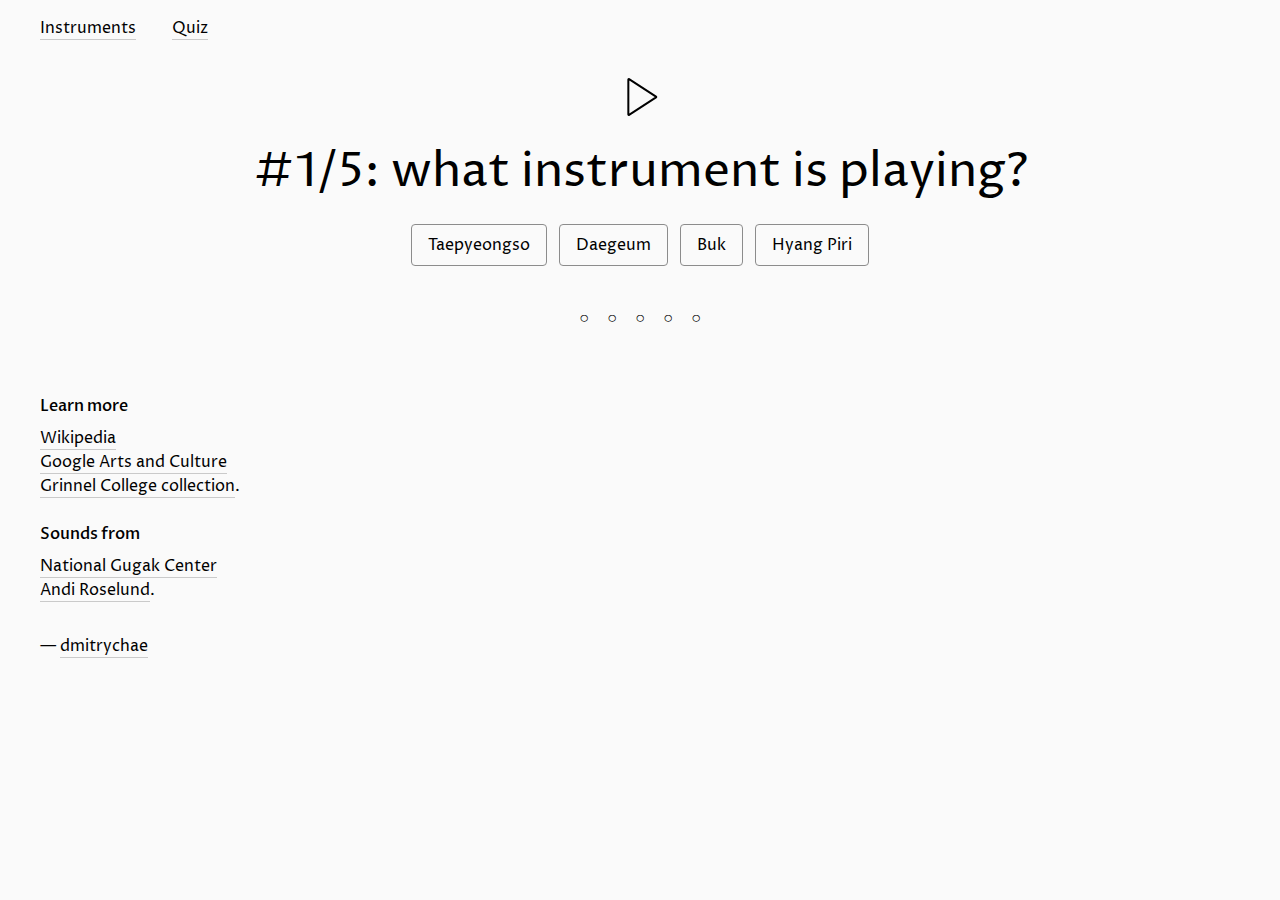
==== quiz.html @ 7cc02bc5 "test no-select css rules for mobile" ====
<!DOCTYPE html>
<html lang="en">

<head>
    <title>Quiz | Sound of Korean Musical Instruments</title>
    <link rel='stylesheet', href='style.css'>
    <meta charset='UTF-8'>
    <meta name="viewport" content="width=device-width, initial-scale=1">
    <link rel="apple-touch-icon" sizes="180x180" href="favicon/apple-touch-icon.png">
    <link rel="icon" type="image/png" sizes="32x32" href="favicon/favicon-32x32.png">
    <link rel="icon" type="image/png" sizes="16x16" href="favicon/favicon-16x16.png">
    <link rel="manifest" href="favicon/site.webmanifest">
    <link rel="mask-icon" href="favicon/safari-pinned-tab.svg" color="#000000">
    <meta name="msapplication-TileColor" content="#ffc40d">
    <meta name="theme-color" content="#ffffff">
</head>
<body>
    <svg display="none" width="80" height="80" viewBox="0 0 80 80" fill="none" xmlns="http://www.w3.org/2000/svg">
        <defs>
            <g id='icon-play'>
                <path d="M56.0179 39.5802L29.1049 22.1659C28.7723 21.9506 28.3333 22.1894 28.3333 22.5857V57.4142C28.3333 57.8105 28.7723 58.0493 29.1049 57.834L56.0179 40.4197C56.3224 40.2227 56.3224 39.7772 56.0179 39.5802Z" stroke="black" stroke-width="2"/>
            </g>
            <g id='icon-pause'>
                <path d="M25 25.5C25 25.2239 25.2239 25 25.5 25H34.5C34.7761 25 35 25.2239 35 25.5V54.5C35 54.7761 34.7761 55 34.5 55H25.5C25.2239 55 25 54.7761 25 54.5V25.5Z" stroke="black" stroke-width="2"/>
                <path d="M45 25.5C45 25.2239 45.2239 25 45.5 25H54.5C54.7761 25 55 25.2239 55 25.5V54.5C55 54.7761 54.7761 55 54.5 55H45.5C45.2239 55 45 54.7761 45 54.5V25.5Z" stroke="black" stroke-width="2"/>
            </g>
        </defs>
    </svg>
    <nav class='menu'>
        <ul class='nav-links'>
            <li class='nav-item'><a class='normal-link' href='/korean-instruments/'>Instruments</a></li>
            <li class='nav-item'><a class='normal-link' href='/korean-instruments/quiz.html'>Quiz</a></li>
        </ul>
    </nav>
    <audio id='track'></audio>
    <section id='quiz-container'>
        
        <button class="button-play no-select" id="button-play" onclick="questionPlayPause();questionSwapIcon()">
            <svg width="80" height="80" viewBox="0 0 80 80" fill="none" xmlns="http://www.w3.org/2000/svg">
                <use id='icon-play-pause' href='#icon-play'></use>
            </svg>
        </button>
        
        <h2 id='question'><span id='question-counter-text'>1/5</span>: what instrument is&nbsp;playing?</h2>

        <div class='choice-container no-select'>
            <p class='choice-text' data-number='1'>Choice 1</p>
        </div>
        <div class='choice-container no-select'>
            <p class='choice-text' data-number='2'>Choice 2</p>
        </div>
        <div class='choice-container no-select'>
            <p class='choice-text' data-number='3'>Choice 3</p>
        </div>
        <div class='choice-container no-select'>
            <p class='choice-text' data-number='4'>Choice 4</p>
        </div>

        <div id='progress'>
            <p class='progress-item' id='progress-icon-1'>○</p>
            <p class='progress-item' id='progress-icon-2'>○</p>
            <p class='progress-item' id='progress-icon-3'>○</p>
            <p class='progress-item' id='progress-icon-4'>○</p>
            <p class='progress-item' id='progress-icon-5'>○</p>
        </div>

        <button id='restart' class='button-link no-select' style='display:none' onclick='location.reload()'><p>Start over</p></button>
    </section>
    <footer>
        <section class='learn-more'>
            <h3>Learn more</h3>
            <ul class='references'>
                <li><a class='normal-link' href='https://en.wikipedia.org/wiki/Traditional_Korean_musical_instruments' target='_blank'>Wikipedia</a></li>
                <li><a class='normal-link' href='https://artsandculture.google.com/exhibit/TQLCWFVCGDVvKQ' target='_blank'>Google Arts and Culture</a></li>
                <li><a class='normal-link' href='https://omeka-s.grinnell.edu/s/MusicalInstruments/musical-instrument-search?q=korean&limit%5Bdcterms_coverage_s%5D%5B0%5D=South%20Korea' target='_blank'>Grinnel College collection</a>.</li>
            </ul>
        </section>

        <section class='credits'>
            <h3>Sounds from</h3>
            <p><a class='normal-link' href='http://www.gugak.go.kr/' target="_blank">National Gugak Center</a>
            <br>
            <p><a class='normal-link' href='https://freesound.org/people/ultradust/sounds/167382/' target="_blank">Andi Roselund</a>.</p>
            </p>
        </section>
        <p class='author'>— <a class='normal-link' href='https://chae.design' target='_blank'>dmitrychae</a></p>
    </footer>
    <script type="text/javascript" src="quiz.js"></script>
    <script type="text/javascript" src="script.js"></script>
</body>
</html>
---- style.css ----
@import url('https://fonts.googleapis.com/css?family=Proza+Libre:400,500&display=swap');

/* Side margins
1440-1055: 2.5rem
1054-463: 2rem
462-: 1.5rem
*/

/* General styles */

html {
    font-family: 'Proza Libre', sans-serif;
    font-size: 100%;
    font-weight: 400;
    -webkit-font-smoothing: antialiased;
    line-height: 1.5rem;
    background: #fafafa;
    margin: 0;
}

body {
    max-width: 1440px;
    margin: 0 auto;
}

p {
    margin: 0;
}

ul {
    list-style: none;
    padding: 0;
    margin: 0;
}

.nav-links {
    display: block;
    margin: 1rem 2.5rem 1rem 2.5rem;
}
.nav-item {
    display: inline-block;
    padding-right: 2rem;
}

h1 {
    font-weight: 400;
    font-size: 3.5rem;
    line-height: 4rem;
    margin: 0;
}

h2 {
    font-weight: 400;
    font-size: 3rem;
    line-height: 3.5rem;
    margin: 0;
}

h3 {
    font-weight: 500;
    font-size: inherit;
    margin-top: 1.5rem;
    margin-bottom: 0.5rem;
}

.normal-link {
    color: #000;
    border-bottom: 1px solid #cacaca;
    text-decoration: none;
}
    .normal-link:hover {
        border-bottom: 1px solid #000;
    }

.no-select {
    -webkit-touch-callout: none;
    -webkit-user-select: none;
    -webkit-tap-highlight-color: transparent;
    -khtml-user-select: none;
    -moz-user-select: none;
    -ms-user-select: none;
    user-select: none;
}

/* Heading */

header {
    margin: 0 2.5rem 3rem 2.5rem;
    display: flex;
    justify-content: flex-start;
}

.heading {
    flex: 1 1 60%;
    padding-right: 2.5rem;
    box-sizing: border-box; /* to include padding in block width*/
}

.description {
    margin: 0.5rem 0 0 0;
    flex: 1 1 40%;
}

/* Instruments grid */

.grid {
    margin: 0 2.5rem;
    padding: 0;
    display: flex;
    flex-flow: row wrap;
}

.instrument {
    min-width: 12rem;
    max-width: 100%;
    margin-bottom: 3rem;
    flex: 0 0 20%;
    cursor: pointer;
    -webkit-tap-highlight-color: rgba(0,0,0,0);
}

.illustration {
    height: 224px;
    display: flex;
    position: relative;
    pointer-events: none;
    user-select: none;
}

.icon {
    margin: auto;
    z-index: 1;
}

.shape {
    display: block;
    position: absolute;
    margin: auto;
    top: 50%;
    left: 50%;
    transform: translate(-50%, -50%);
}

button:focus {outline:0;}

.button-play {
    display: inline-block;
    background: none;
    border: none;
    cursor: pointer;
    -webkit-tap-highlight-color: rgba(0,0,0,0);
} 
@media (hover:hover) {
    .instrument:hover svg use, .button-play:hover svg use, .button-play:hover, .icon-play:hover {
        fill: #000;
    }
}

.name {
    text-align: center;
    margin: 0;
}

.hangeul {
    color: #8C8C8C;
}

/* Quiz section */

.quiz {
    margin: 5rem 1.5rem;
    display: block;
    text-align: center;
}

.quiz h2 {
    text-align: center;
    margin-bottom: 0.5rem;
}

.quiz p {
    text-align: center;
    margin-bottom: 1.5rem;
}

.button-link, .choice-container {
    font-family: 'Proza Libre', sans-serif;
    font-size: 1rem;
    display: inline-block;
    color: #000;
    background: none;
    border: 1px solid rgba(140,140,140,1);
    border-radius: 0.25rem;
    padding: 0.5rem 1rem;
    cursor: pointer;
    text-decoration: none;
}
@media (hover:hover) {
    .button-link:hover, .choice-container:hover {
        background-color: rgba(0,0,0,.04);
        border-color: #000;
    }
    .button-link:active, .choice-container:active {
        background-color: rgba(0,0,0,1);
        color: white;
    }
}

/* Quiz app */

#quiz-container {
    margin: 0 2.5rem;
    display: block;
    text-align: center;
    padding: 0;
}

#question {
    margin-bottom: 1rem;
}

.choice-container {
    margin: 0.5rem 0.25rem;
}

#progress {
    margin: 2rem;
}

.progress-item {
    width: 1.5rem;
    height: 1.5rem;
    display: inline-block;
}

/* Footer */

footer {
    margin: 4rem 2.5rem 2.5rem 2.5rem;
}

.author {
    margin-top: 2rem;
}

@media (max-width: 1054px) { /* 4 instruments in a row, header in 1 column*/
    .nav-links {
        margin: 1rem 2rem 1rem 2rem;
    }
    h1 {
        font-size: 3rem;
        line-height: 3.5rem;
    }
    h2 {
        font-size: 2.5rem;
        line-height: 3rem;
    }
    header {
        display: block;
        margin: 0 2rem 3rem 2rem;
    }
    .heading {
        margin-bottom: 1rem;
        padding: 0;
    }
    .description {
        margin: 0;
        width: 90%;
    }
    .grid {
        margin: 0 2rem;
    }
    .instrument {
        flex: 0 0 25%;
    }
    footer {
        margin: 4rem 2rem 2rem 2rem;
    }
}
@media (max-width: 920px) { /* 3 instruments in a row */
    .instrument {
        flex: 0 0 33%;
    }
}
@media (max-width: 720px) { /* 2 instruments in a row */
    .instrument {
        flex: 0 0 50%;
    }
    h1 {
        font-size: 2.5rem;
        line-height: 3rem;
    }
    h2 {
        font-size: 2rem;
        line-height: 2.5rem;
    }
}
@media (max-width: 462px) { /* 1 instrument in a row */
    .nav-links {
        margin: 1rem 1.5rem 1rem 1.5rem;
    }
    header {
        margin: 0 1.5rem 2rem 1.5rem;
    }
    h1 {
        font-size: 2rem;
        line-height: 2.5rem;
    }
    .grid {
        margin: 0 1.5rem;
    }
    .description {
        width: 100%;
    }
    footer {
        margin: 4rem 1.5rem 1.5rem 1.5rem;
    }
    .instrument {
        margin-bottom: 2rem;
        flex: 1 0 100%;
    }
    #quiz-container {
        margin: 0 1.5rem;
    }
    .choice-container {
        display: block;
    }
}
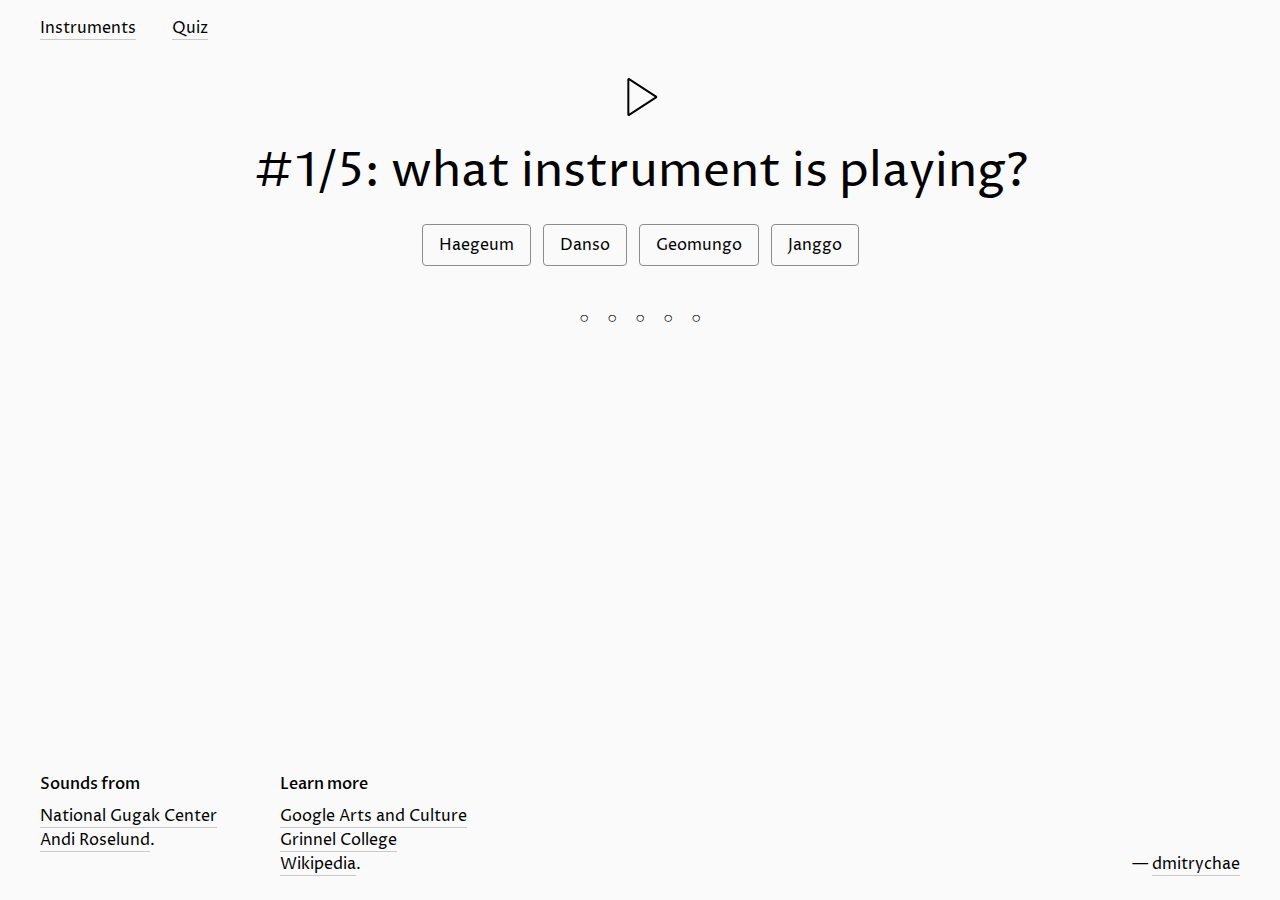
==== commit e32188e5: "sync footers" ====
--- a/quiz.html
+++ b/quiz.html
@@ -67,15 +67,6 @@
         <button id='restart' class='button-link no-select' style='display:none' onclick='location.reload()'><p>Start over</p></button>
     </section>
     <footer>
-        <section class='learn-more'>
-            <h3>Learn more</h3>
-            <ul class='references'>
-                <li><a class='normal-link' href='https://en.wikipedia.org/wiki/Traditional_Korean_musical_instruments' target='_blank'>Wikipedia</a></li>
-                <li><a class='normal-link' href='https://artsandculture.google.com/exhibit/TQLCWFVCGDVvKQ' target='_blank'>Google Arts and Culture</a></li>
-                <li><a class='normal-link' href='https://omeka-s.grinnell.edu/s/MusicalInstruments/musical-instrument-search?q=korean&limit%5Bdcterms_coverage_s%5D%5B0%5D=South%20Korea' target='_blank'>Grinnel College collection</a>.</li>
-            </ul>
-        </section>
-
         <section class='credits'>
             <h3>Sounds from</h3>
             <p><a class='normal-link' href='http://www.gugak.go.kr/' target="_blank">National Gugak Center</a>
@@ -83,6 +74,14 @@
             <p><a class='normal-link' href='https://freesound.org/people/ultradust/sounds/167382/' target="_blank">Andi Roselund</a>.</p>
             </p>
         </section>
+        <section class='learn-more'>
+            <h3>Learn more</h3>
+            <ul class='references'>
+                <li><a class='normal-link' href='https://artsandculture.google.com/exhibit/TQLCWFVCGDVvKQ' target='_blank'>Google Arts and Culture</a></li>
+                <li><a class='normal-link' href='https://omeka-s.grinnell.edu/s/MusicalInstruments/musical-instrument-search?q=korean&limit%5Bdcterms_coverage_s%5D%5B0%5D=South%20Korea' target='_blank'>Grinnel College</a></li>
+                <li><a class='normal-link' href='https://en.wikipedia.org/wiki/Traditional_Korean_musical_instruments' target='_blank'>Wikipedia</a>.</li>
+            </ul>
+        </section>
         <p class='author'>— <a class='normal-link' href='https://chae.design' target='_blank'>dmitrychae</a></p>
     </footer>
     <script type="text/javascript" src="quiz.js"></script>
--- a/style.css
+++ b/style.css
@@ -16,11 +16,19 @@
     line-height: 1.5rem;
     background: #fafafa;
     margin: 0;
+    height: 100%;
 }
 
 body {
     max-width: 1440px;
     margin: 0 auto;
+    height: 100%;
+    display: flex;
+    flex-direction: column;
+}
+
+main {
+    flex: 1 0 auto;
 }
 
 p {
@@ -150,7 +158,7 @@
     cursor: pointer;
     -webkit-tap-highlight-color: rgba(0,0,0,0);
 } 
-@media (hover:hover) {
+@media (hover:hover) and (pointer:fine) {
     .instrument:hover svg use, .button-play:hover svg use, .button-play:hover, .icon-play:hover {
         fill: #000;
     }
@@ -168,7 +176,7 @@
 /* Quiz section */
 
 .quiz {
-    margin: 5rem 1.5rem;
+    margin: 8rem 1.5rem;
     display: block;
     text-align: center;
 }
@@ -195,15 +203,15 @@
     cursor: pointer;
     text-decoration: none;
 }
-@media (hover:hover) {
+@media (hover:hover) and (pointer:fine) {
     .button-link:hover, .choice-container:hover {
         background-color: rgba(0,0,0,.04);
         border-color: #000;
     }
-    .button-link:active, .choice-container:active {
-        background-color: rgba(0,0,0,1);
-        color: white;
-    }
+}
+.button-link:active, .choice-container:active {
+    background-color: rgba(0,0,0,1);
+    color: white;
 }
 
 /* Quiz app */
@@ -236,11 +244,25 @@
 /* Footer */
 
 footer {
-    margin: 4rem 2.5rem 2.5rem 2.5rem;
+    margin: auto 2.5rem 1.5rem 2.5rem;
+    display: flex;
+    justify-content: space-between;
+    flex-shrink: 0;
+}
+
+.learn-more {
+    flex: 0 0 20%;
+}
+
+.credits {
+    flex: 0 0 20%;
 }
 
 .author {
-    margin-top: 2rem;
+    margin-top: 1.5rem;
+    flex: 0 0 60%;
+    text-align: right;
+    align-self: flex-end;
 }
 
 @media (max-width: 1054px) { /* 4 instruments in a row, header in 1 column*/
@@ -274,13 +296,31 @@
         flex: 0 0 25%;
     }
     footer {
-        margin: 4rem 2rem 2rem 2rem;
+        margin: auto 2rem 1rem 2rem;
+    }
+    .learn-more {
+        flex: 0 0 25%;
+    }
+    .credits {
+        flex: 0 0 25%;
+    }
+    .author {
+        flex: 0 0 50%;
     }
 }
 @media (max-width: 920px) { /* 3 instruments in a row */
     .instrument {
         flex: 0 0 33%;
     }
+    .learn-more {
+        flex: 0 0 33%;
+    }
+    .credits {
+        flex: 0 0 33%;
+    }
+    .author {
+        flex: 0 0 33%;
+    }
 }
 @media (max-width: 720px) { /* 2 instruments in a row */
     .instrument {
@@ -291,8 +331,14 @@
         line-height: 3rem;
     }
     h2 {
-        font-size: 2rem;
-        line-height: 2.5rem;
+        font-size: 2.5rem;
+        line-height: 3rem;
+    }
+    footer {
+        display: block;
+    }
+    .author {
+        text-align: left;
     }
 }
 @media (max-width: 462px) { /* 1 instrument in a row */
@@ -313,7 +359,7 @@
         width: 100%;
     }
     footer {
-        margin: 4rem 1.5rem 1.5rem 1.5rem;
+        margin: auto 1.5rem 1rem 1.5rem;
     }
     .instrument {
         margin-bottom: 2rem;
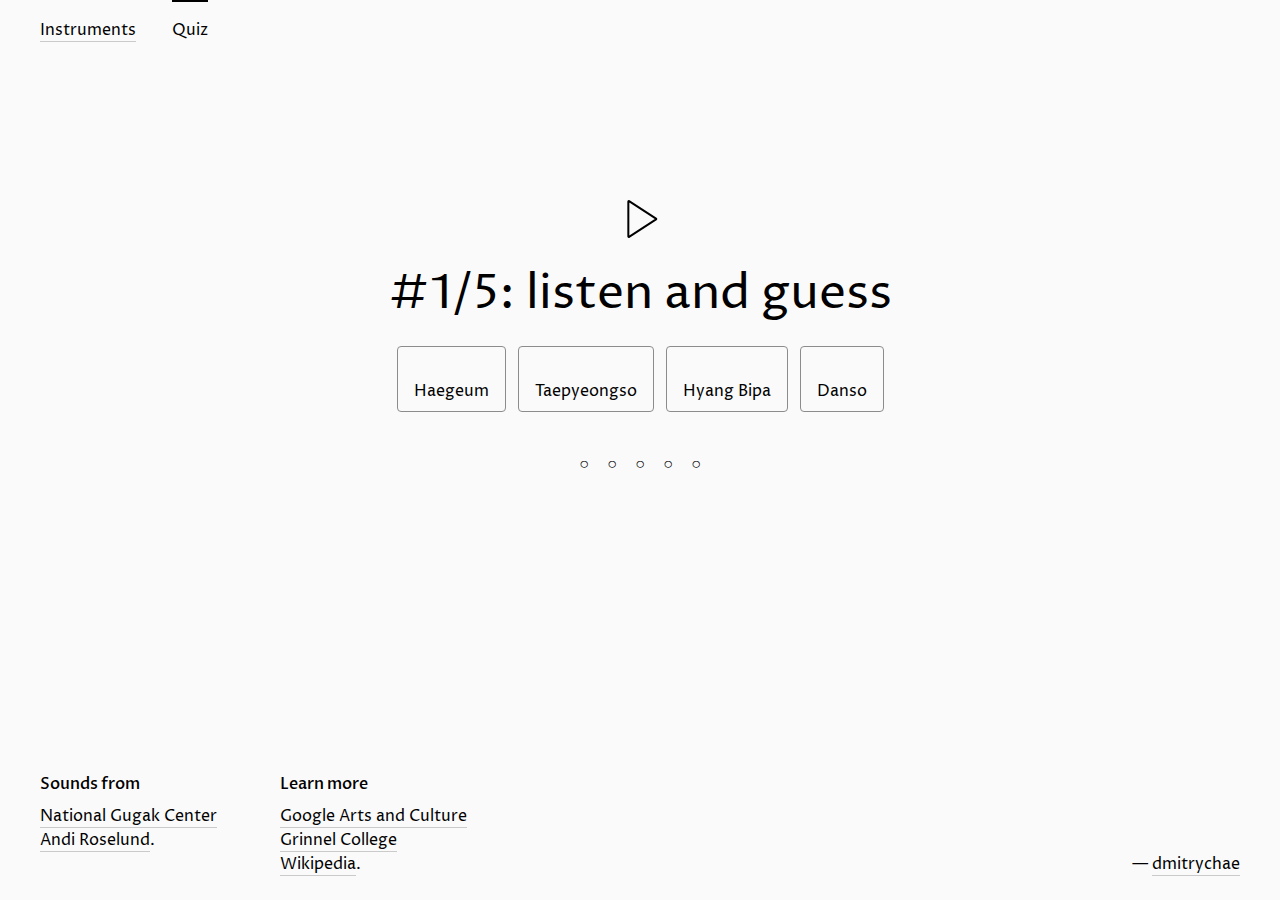
==== commit d2d29b93: "startover: <a> -> button: safari clear cache" ====
--- a/quiz.html
+++ b/quiz.html
@@ -29,7 +29,7 @@
     <nav class='menu'>
         <ul class='nav-links'>
             <li class='nav-item'><a class='normal-link' href='/korean-instruments/'>Instruments</a></li>
-            <li class='nav-item'><a class='normal-link' href='/korean-instruments/quiz.html'>Quiz</a></li>
+            <li class='nav-item current'><a class='normal-link' href='/korean-instruments/quiz.html'>Quiz</a></li>
         </ul>
     </nav>
     <audio id='track'></audio>
@@ -41,21 +41,25 @@
             </svg>
         </button>
         
-        <h2 id='question'><span id='question-counter-text'>1/5</span>: what instrument is&nbsp;playing?</h2>
-
-        <div class='choice-container no-select'>
-            <p class='choice-text' data-number='1'>Choice 1</p>
+        <h2 id='question'><span id='question-counter-text'>1/5</span>: listen and&nbsp;guess</h2>
+        <div id='choices'>
+            <div class='choice-container no-select'>
+                <img class='choice-pic' data-number='1' src=''>
+                <p class='choice-text' data-number='1'>Choice 1</p>
+            </div>
+            <div class='choice-container no-select'>
+                <img class='choice-pic' data-number='2' src=''>
+                <p class='choice-text' data-number='2'>Choice 2</p>
+            </div>
+            <div class='choice-container no-select'>
+                <img class='choice-pic' data-number='3' src=''>
+                <p class='choice-text' data-number='3'>Choice 3</p>
+            </div>
+            <div class='choice-container no-select'>
+                <img class='choice-pic' data-number='4' src=''>
+                <p class='choice-text' data-number='4'>Choice 4</p>
+            </div>
         </div>
-        <div class='choice-container no-select'>
-            <p class='choice-text' data-number='2'>Choice 2</p>
-        </div>
-        <div class='choice-container no-select'>
-            <p class='choice-text' data-number='3'>Choice 3</p>
-        </div>
-        <div class='choice-container no-select'>
-            <p class='choice-text' data-number='4'>Choice 4</p>
-        </div>
-
         <div id='progress'>
             <p class='progress-item' id='progress-icon-1'>○</p>
             <p class='progress-item' id='progress-icon-2'>○</p>
@@ -64,7 +68,7 @@
             <p class='progress-item' id='progress-icon-5'>○</p>
         </div>
 
-        <button id='restart' class='button-link no-select' style='display:none' onclick='location.reload()'><p>Start over</p></button>
+        <a href='/korean-instruments/quiz.html' id='restart' class='button-link no-select' style='display:none'>Start over</a>
     </section>
     <footer>
         <section class='credits'>
--- a/style.css
+++ b/style.css
@@ -43,11 +43,18 @@
 
 .nav-links {
     display: block;
-    margin: 1rem 2.5rem 1rem 2.5rem;
+    margin: 0 2.5rem;
 }
 .nav-item {
     display: inline-block;
-    padding-right: 2rem;
+    padding: 1rem 0;
+    margin-right: 2rem;
+}   .current {
+    border-top: 2px solid #000;
+}   .current a {
+    border-bottom: none;
+    pointer-events: none;
+    cursor: default;
 }
 
 h1 {
@@ -217,7 +224,7 @@
 /* Quiz app */
 
 #quiz-container {
-    margin: 0 2.5rem;
+    margin: auto 2.5rem;
     display: block;
     text-align: center;
     padding: 0;
@@ -267,7 +274,7 @@
 
 @media (max-width: 1054px) { /* 4 instruments in a row, header in 1 column*/
     .nav-links {
-        margin: 1rem 2rem 1rem 2rem;
+        margin: 0 2rem;
     }
     h1 {
         font-size: 3rem;
@@ -343,12 +350,12 @@
 }
 @media (max-width: 462px) { /* 1 instrument in a row */
     .nav-links {
-        margin: 1rem 1.5rem 1rem 1.5rem;
+        margin: 0 1.5rem;
     }
     header {
         margin: 0 1.5rem 2rem 1.5rem;
     }
-    h1 {
+    h1, h2 {
         font-size: 2rem;
         line-height: 2.5rem;
     }
@@ -366,7 +373,7 @@
         flex: 1 0 100%;
     }
     #quiz-container {
-        margin: 0 1.5rem;
+        margin: auto 1.5rem;
     }
     .choice-container {
         display: block;
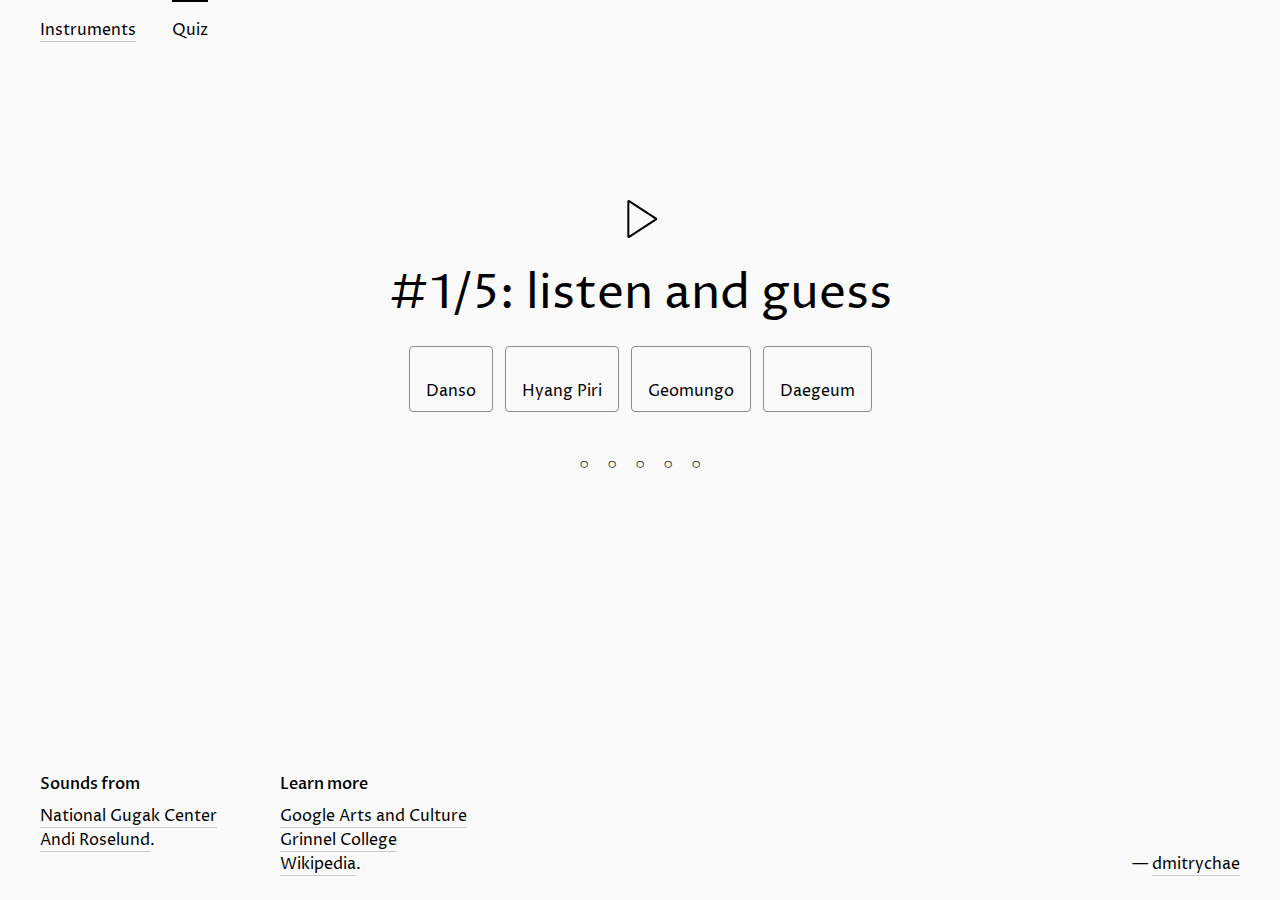
==== commit fd321fb6: "added open graph meta" ====
--- a/quiz.html
+++ b/quiz.html
@@ -13,6 +13,12 @@
     <link rel="mask-icon" href="favicon/safari-pinned-tab.svg" color="#000000">
     <meta name="msapplication-TileColor" content="#ffc40d">
     <meta name="theme-color" content="#ffffff">
+
+    <!--Open Graph meta-->
+    <meta property="og:title" content="Sound of Korean Musical Instruments">
+    <meta property="og:description" content="Learn how each instrument sounds and try yourself in the quiz!">
+    <meta property="og:image" content="https://chaedmitry.github.io/korean-instruments/img/og_image.jpg">
+    <meta property="og:url" content="https://chaedmitry.github.io/korean-instruments/">
 </head>
 <body>
     <svg display="none" width="80" height="80" viewBox="0 0 80 80" fill="none" xmlns="http://www.w3.org/2000/svg">
@@ -89,6 +95,5 @@
         <p class='author'>— <a class='normal-link' href='https://chae.design' target='_blank'>dmitrychae</a></p>
     </footer>
     <script type="text/javascript" src="quiz.js"></script>
-    <script type="text/javascript" src="script.js"></script>
 </body>
 </html>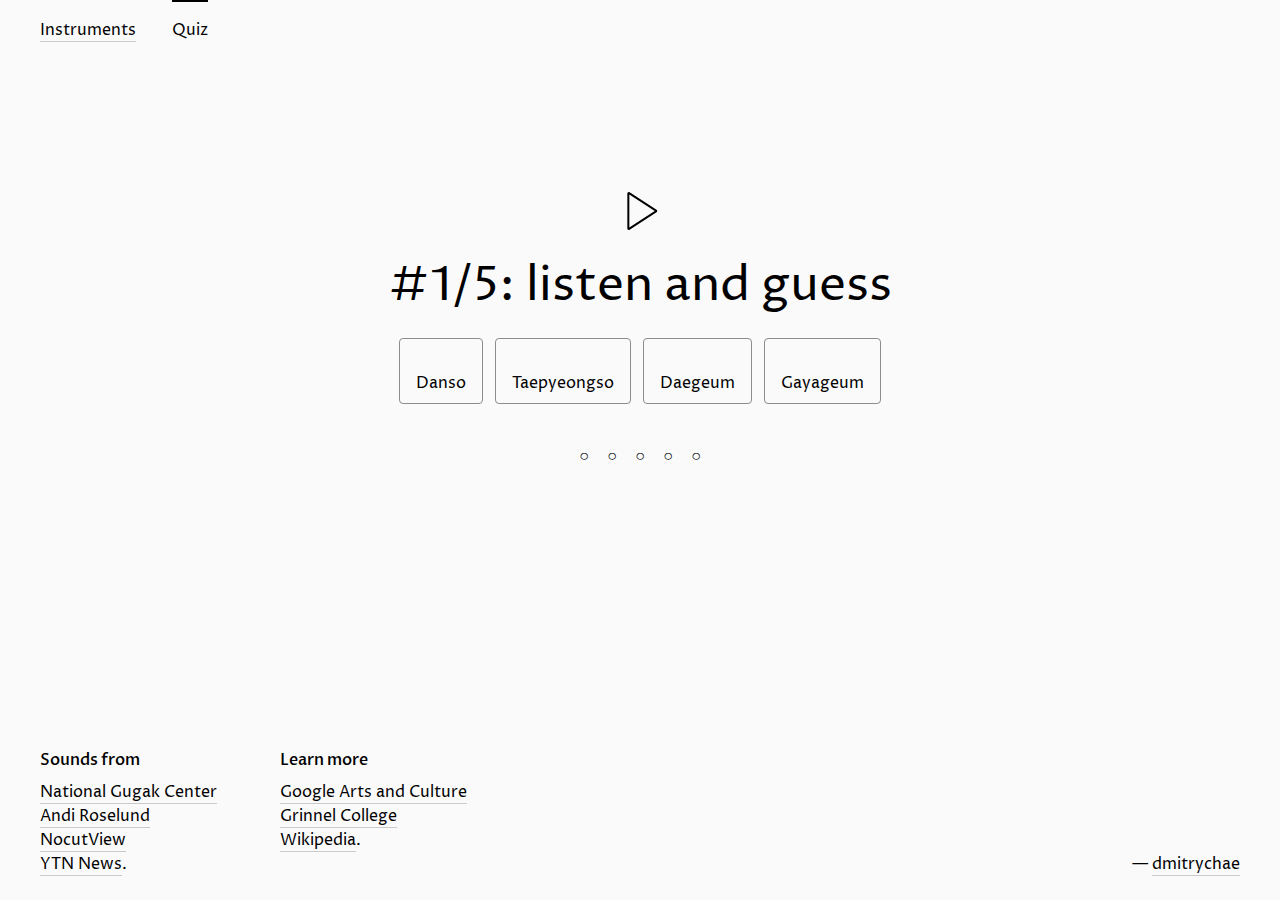
==== commit 3839583d: "added credits, replaced tracks, fix og:image" ====
--- a/quiz.html
+++ b/quiz.html
@@ -17,8 +17,14 @@
     <!--Open Graph meta-->
     <meta property="og:title" content="Sound of Korean Musical Instruments">
     <meta property="og:description" content="Learn how each instrument sounds and try yourself in the quiz!">
-    <meta property="og:image" content="https://chaedmitry.github.io/korean-instruments/img/og_image.jpg">
+    <meta property="og:image" content="https://chaedmitry.github.io/korean-instruments/img/buk-large.jpg">
     <meta property="og:url" content="https://chaedmitry.github.io/korean-instruments/">
+
+    <!--Twitter meta-->
+    <meta name="twitter:title" content="Sound of Korean Musical Instruments">
+    <meta name="twitter:description" content="Learn how each instrument sounds and try yourself in the quiz!">
+    <meta name="twitter:image" content="https://chaedmitry.github.io/korean-instruments/img/buk-large.jpg">
+    <meta name="twitter:card" content="summary_large_image">
 </head>
 <body>
     <svg display="none" width="80" height="80" viewBox="0 0 80 80" fill="none" xmlns="http://www.w3.org/2000/svg">
@@ -79,14 +85,16 @@
     <footer>
         <section class='credits'>
             <h3>Sounds from</h3>
-            <p><a class='normal-link' href='http://www.gugak.go.kr/' target="_blank">National Gugak Center</a>
-            <br>
-            <p><a class='normal-link' href='https://freesound.org/people/ultradust/sounds/167382/' target="_blank">Andi Roselund</a>.</p>
-            </p>
+            <ul>
+                <li><a class='normal-link' href='http://www.gugak.go.kr/' target="_blank">National Gugak Center</a></li>
+                <li><a class='normal-link' href='https://freesound.org/people/ultradust/sounds/167382/' target="_blank">Andi Roselund</a></li>
+                <li><a class='normal-link' href='https://www.youtube.com/watch?v=rqRv-Cxagv0' target="_blank">NocutView</a></li>
+                <li><a class='normal-link' href='https://www.youtube.com/watch?v=WHYVR4JDy60' target="_blank">YTN News</a>.</li>
+            </ul>
         </section>
         <section class='learn-more'>
             <h3>Learn more</h3>
-            <ul class='references'>
+            <ul>
                 <li><a class='normal-link' href='https://artsandculture.google.com/exhibit/TQLCWFVCGDVvKQ' target='_blank'>Google Arts and Culture</a></li>
                 <li><a class='normal-link' href='https://omeka-s.grinnell.edu/s/MusicalInstruments/musical-instrument-search?q=korean&limit%5Bdcterms_coverage_s%5D%5B0%5D=South%20Korea' target='_blank'>Grinnel College</a></li>
                 <li><a class='normal-link' href='https://en.wikipedia.org/wiki/Traditional_Korean_musical_instruments' target='_blank'>Wikipedia</a>.</li>
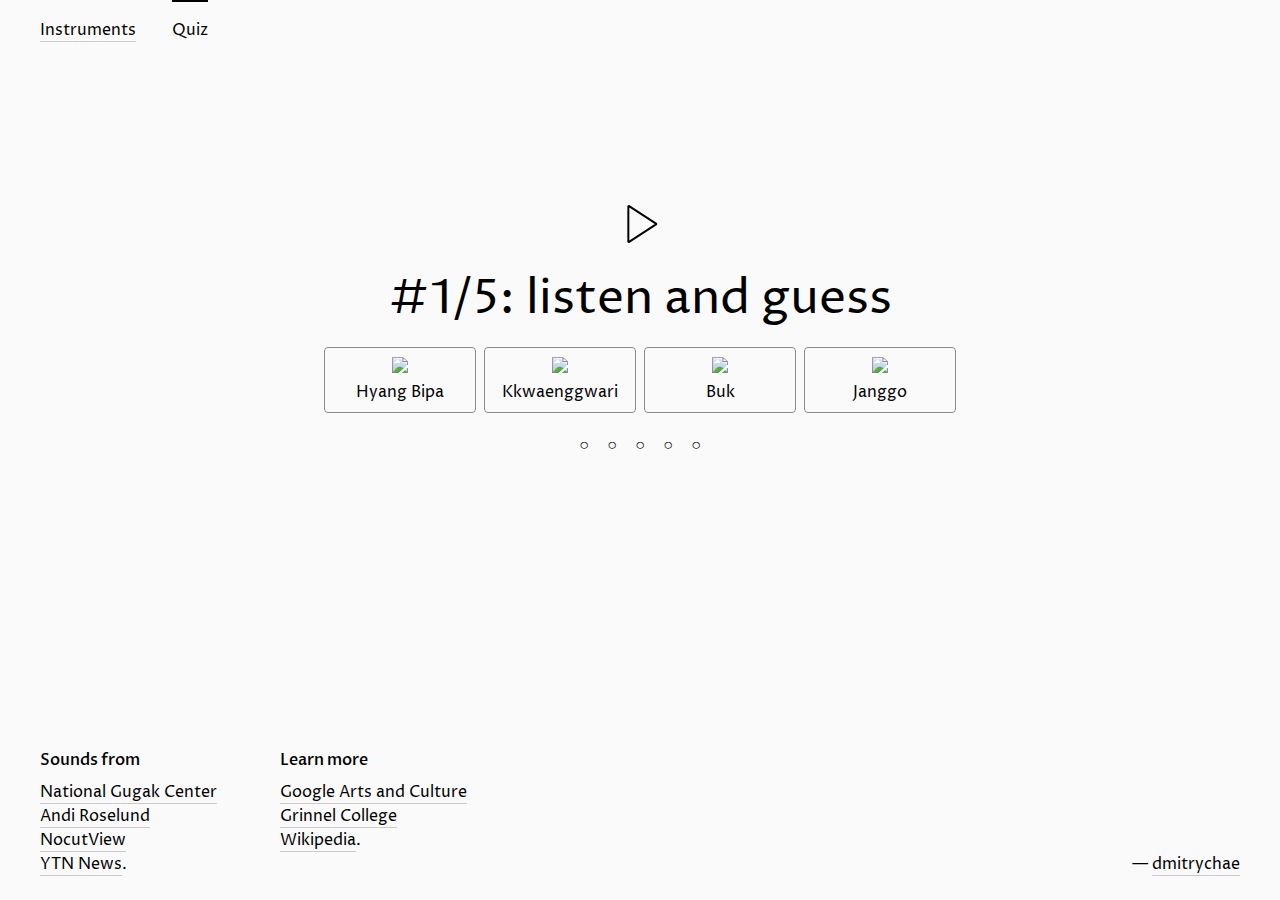
==== commit 05489ae4: "preload images for quiz, remove shapes" ====
--- a/quiz.html
+++ b/quiz.html
@@ -3,7 +3,7 @@
 
 <head>
     <title>Quiz | Sound of Korean Musical Instruments</title>
-    <link rel='stylesheet', href='style.css'>
+    <link rel='stylesheet' href='style.css'>
     <meta charset='UTF-8'>
     <meta name="viewport" content="width=device-width, initial-scale=1">
     <link rel="apple-touch-icon" sizes="180x180" href="favicon/apple-touch-icon.png">
@@ -25,6 +25,21 @@
     <meta name="twitter:description" content="Learn how each instrument sounds and try yourself in the quiz!">
     <meta name="twitter:image" content="https://chaedmitry.github.io/korean-instruments/img/buk-large.jpg">
     <meta name="twitter:card" content="summary_large_image">
+
+    <!--Preload images-->
+    <link rel="preload" as="image" href="img/instruments-small/ajaeng-small.svg">
+    <link rel="preload" as="image" href="img/instruments-small/bipa-small.svg">
+    <link rel="preload" as="image" href="img/instruments-small/buk-small.svg">
+    <link rel="preload" as="image" href="img/instruments-small/daegeum-small.svg">
+    <link rel="preload" as="image" href="img/instruments-small/geomungo-small.svg">
+    <link rel="preload" as="image" href="img/instruments-small/haegeum-small.svg">
+    <link rel="preload" as="image" href="img/instruments-small/hyangpiri-small.svg">
+    <link rel="preload" as="image" href="img/instruments-small/janggo-small.svg">
+    <link rel="preload" as="image" href="img/instruments-small/jing-small.svg">
+    <link rel="preload" as="image" href="img/instruments-small/kkwaenggwari-small.svg">
+    <link rel="preload" as="image" href="img/instruments-small/sogo-small.svg">
+    <link rel="preload" as="image" href="img/instruments-small/taepyeongso-small.svg">
+    <link rel="preload" as="image" href="img/instruments-small/jing-small.svg">
 </head>
 <body>
     <svg display="none" width="80" height="80" viewBox="0 0 80 80" fill="none" xmlns="http://www.w3.org/2000/svg">
@@ -44,7 +59,7 @@
             <li class='nav-item current'><a class='normal-link' href='/korean-instruments/quiz.html'>Quiz</a></li>
         </ul>
     </nav>
-    <audio id='track'></audio>
+    <audio id='track' src='' type='audio/mpeg'></audio>
     <section id='quiz-container'>
         
         <button class="button-play no-select" id="button-play" onclick="questionPlayPause();questionSwapIcon()">
--- a/style.css
+++ b/style.css
@@ -125,7 +125,7 @@
     flex-flow: row wrap;
 }
 
-.instrument {
+.grid-item {
     min-width: 12rem;
     max-width: 100%;
     margin-bottom: 3rem;
@@ -144,16 +144,6 @@
 
 .icon {
     margin: auto;
-    z-index: 1;
-}
-
-.shape {
-    display: block;
-    position: absolute;
-    margin: auto;
-    top: 50%;
-    left: 50%;
-    transform: translate(-50%, -50%);
 }
 
 button:focus {outline:0;}
@@ -166,7 +156,7 @@
     -webkit-tap-highlight-color: rgba(0,0,0,0);
 } 
 @media (hover:hover) and (pointer:fine) {
-    .instrument:hover svg use, .button-play:hover svg use, .button-play:hover, .icon-play:hover {
+    .grid-item:hover svg use, .button-play:hover svg use, .button-play:hover, .icon-play:hover {
         fill: #000;
     }
 }
@@ -212,13 +202,12 @@
 }
 @media (hover:hover) and (pointer:fine) {
     .button-link:hover, .choice-container:hover {
-        background-color: rgba(0,0,0,.04);
         border-color: #000;
+        background-color: rgba(0,0,0,.02);
     }
 }
 .button-link:active, .choice-container:active {
-    background-color: rgba(0,0,0,1);
-    color: white;
+    background-color: rgba(0,0,0,.04);
 }
 
 /* Quiz app */
@@ -234,12 +223,26 @@
     margin-bottom: 1rem;
 }
 
+#choices {
+    max-width: 40rem;
+    margin: 0 auto;
+    padding: 0;
+    display: flex;
+    flex-flow: row wrap;
+}
+
 .choice-container {
-    margin: 0.5rem 0.25rem;
+    margin: 0.25rem 0.25rem;
+    flex: 1;
+}
+
+.choice-pic, .choice-text {
+    user-select: none;
+    pointer-events: none;
 }
 
 #progress {
-    margin: 2rem;
+    margin: 1rem;
 }
 
 .progress-item {
@@ -248,13 +251,18 @@
     display: inline-block;
 }
 
+#restart {
+    margin-bottom: 3rem;
+}
+
 /* Footer */
 
 footer {
-    margin: auto 2.5rem 1.5rem 2.5rem;
+    margin-top: auto;
     display: flex;
     justify-content: space-between;
     flex-shrink: 0;
+    padding: 0 2.5rem 1.5rem 2.5rem;
 }
 
 .learn-more {
@@ -299,11 +307,11 @@
     .grid {
         margin: 0 2rem;
     }
-    .instrument {
+    .grid-item {
         flex: 0 0 25%;
     }
     footer {
-        margin: auto 2rem 1rem 2rem;
+        padding: 0 2rem 1rem 2rem;
     }
     .learn-more {
         flex: 0 0 25%;
@@ -314,9 +322,12 @@
     .author {
         flex: 0 0 50%;
     }
+    #quiz-container {
+        margin: auto 2rem;
+    }
 }
 @media (max-width: 920px) { /* 3 instruments in a row */
-    .instrument {
+    .grid-item {
         flex: 0 0 33%;
     }
     .learn-more {
@@ -330,22 +341,19 @@
     }
 }
 @media (max-width: 720px) { /* 2 instruments in a row */
-    .instrument {
+    .grid-item {
         flex: 0 0 50%;
-    }
-    h1 {
-        font-size: 2.5rem;
-        line-height: 3rem;
-    }
-    h2 {
-        font-size: 2.5rem;
-        line-height: 3rem;
     }
     footer {
         display: block;
     }
     .author {
         text-align: left;
+    }
+}
+@media (min-width: 526px) and (max-width: 695px) { /* flexible choices */
+    .choice-container {
+        flex: 1 0 40%;
     }
 }
 @media (max-width: 462px) { /* 1 instrument in a row */
@@ -366,16 +374,18 @@
         width: 100%;
     }
     footer {
-        margin: auto 1.5rem 1rem 1.5rem;
-    }
-    .instrument {
+        padding: 0 1.5rem 1rem 1.5rem;
+    }
+    .grid-item {
         margin-bottom: 2rem;
         flex: 1 0 100%;
     }
     #quiz-container {
-        margin: auto 1.5rem;
-    }
+        margin: auto 1rem;
+    }
+}
+@media (max-width: 355px) { /* flexible choices */
     .choice-container {
-        display: block;
+        padding: 0.5rem 0.25rem;
     }
 }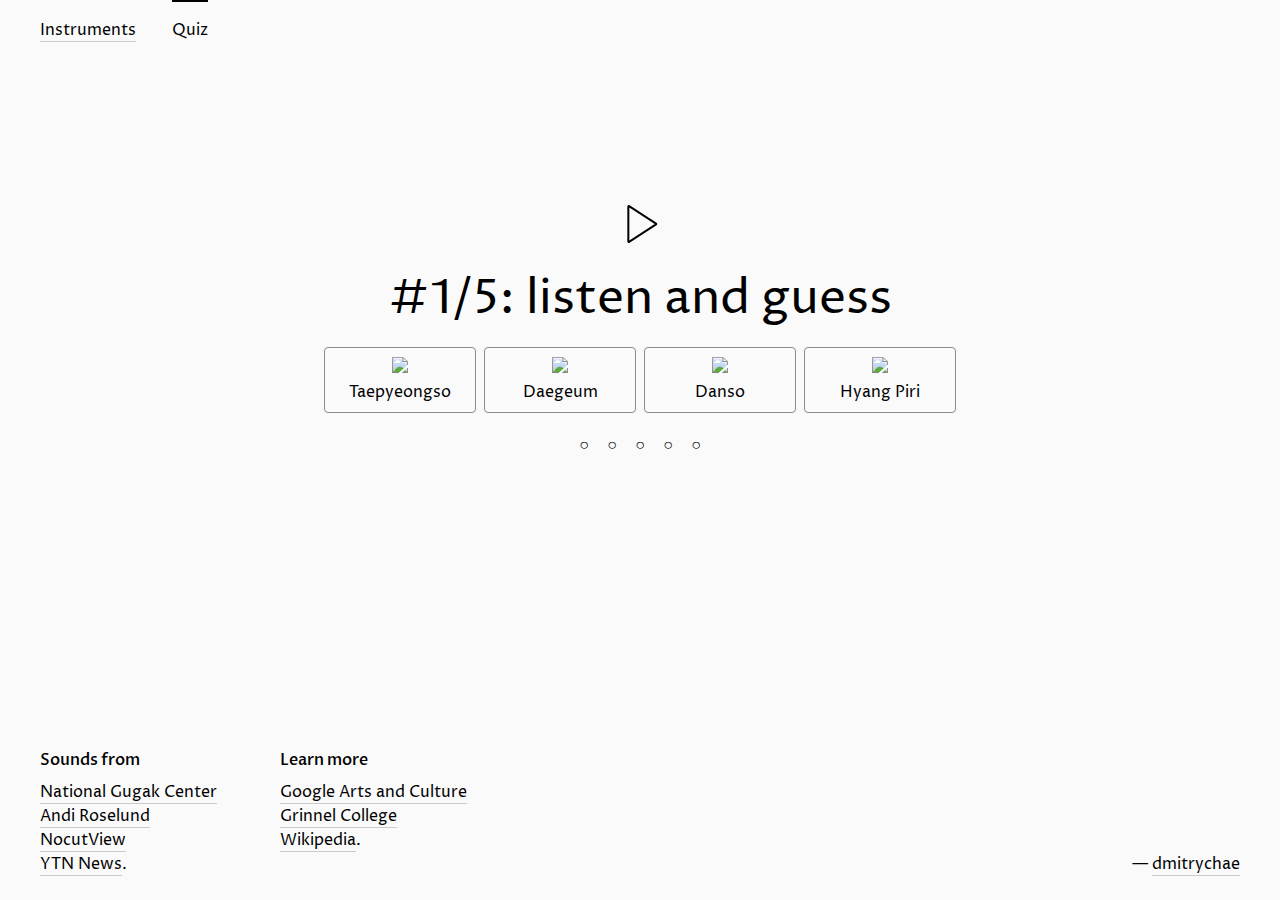
==== commit 0ef21051: "remove js logic from html to js" ====
--- a/quiz.html
+++ b/quiz.html
@@ -25,6 +25,21 @@
     <meta name="twitter:description" content="Learn how each instrument sounds and try yourself in the quiz!">
     <meta name="twitter:image" content="https://chaedmitry.github.io/korean-instruments/img/buk-large.jpg">
     <meta name="twitter:card" content="summary_large_image">
+
+    <!-- Yandex.Metrika counter -->
+    <script type="text/javascript" >
+        (function(m,e,t,r,i,k,a){m[i]=m[i]||function(){(m[i].a=m[i].a||[]).push(arguments)};
+        m[i].l=1*new Date();k=e.createElement(t),a=e.getElementsByTagName(t)[0],k.async=1,k.src=r,a.parentNode.insertBefore(k,a)})
+        (window, document, "script", "https://mc.yandex.ru/metrika/tag.js", "ym");
+    
+        ym(62089204, "init", {
+            clickmap:true,
+            trackLinks:true,
+            accurateTrackBounce:true,
+            webvisor:true
+        });
+    </script>
+    <noscript><div><img src="https://mc.yandex.ru/watch/62089204" style="position:absolute; left:-9999px;" alt="" /></div></noscript>
 
     <!--Preload images-->
     <link rel="preload" as="image" href="img/instruments-small/ajaeng-small.svg">
@@ -62,7 +77,7 @@
     <audio id='track' src='' type='audio/mpeg'></audio>
     <section id='quiz-container'>
         
-        <button class="button-play no-select" id="button-play" onclick="questionPlayPause();questionSwapIcon()">
+        <button class="button-play no-select" id="button-play">
             <svg width="80" height="80" viewBox="0 0 80 80" fill="none" xmlns="http://www.w3.org/2000/svg">
                 <use id='icon-play-pause' href='#icon-play'></use>
             </svg>
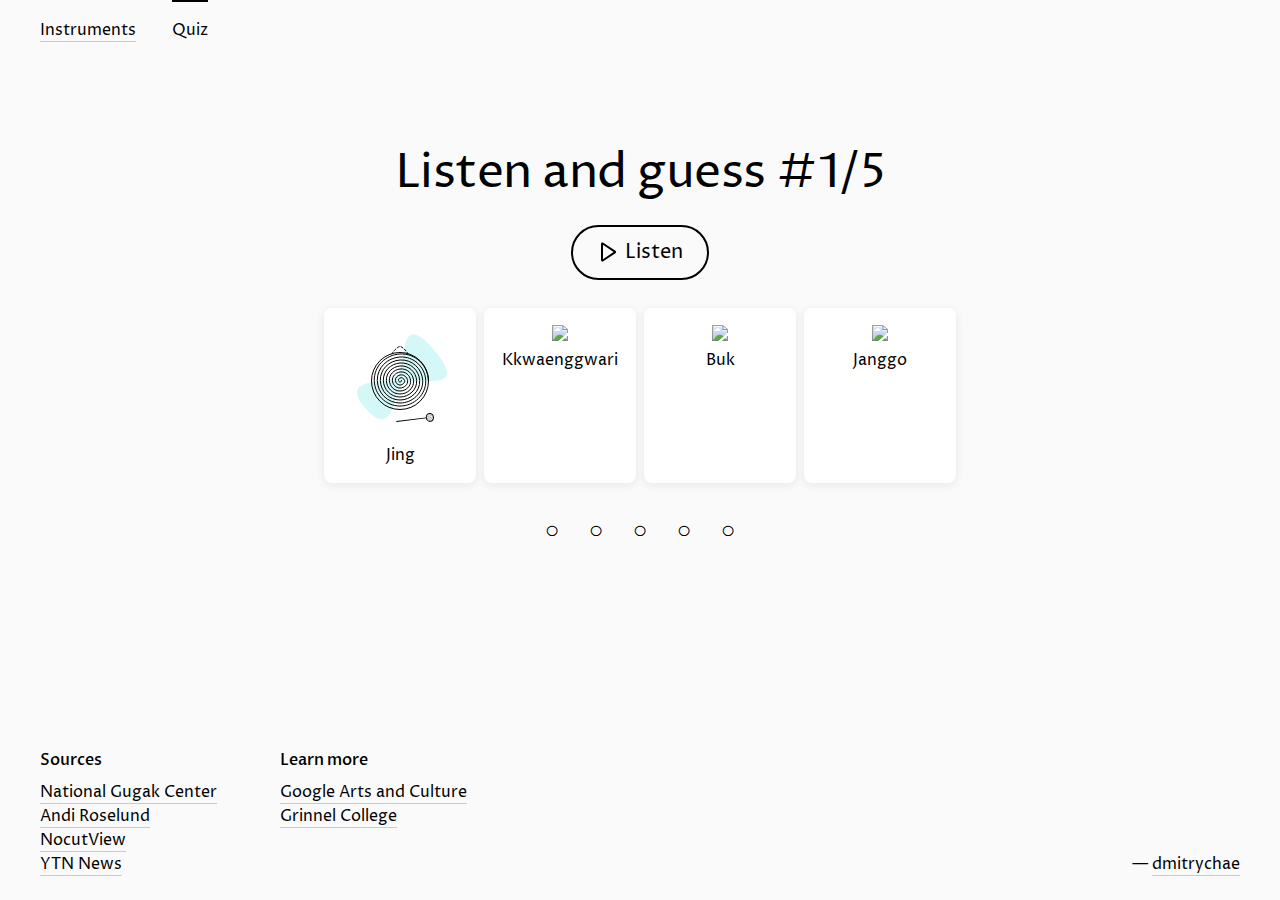
==== commit c1e8afac: "card choices ux, styles tweaks" ====
--- a/quiz.html
+++ b/quiz.html
@@ -57,14 +57,13 @@
     <link rel="preload" as="image" href="img/instruments-small/jing-small.svg">
 </head>
 <body>
-    <svg display="none" width="80" height="80" viewBox="0 0 80 80" fill="none" xmlns="http://www.w3.org/2000/svg">
+    <svg display="none" width="24" height="24" viewBox="0 0 24 24" fill="none" xmlns="http://www.w3.org/2000/svg">
         <defs>
             <g id='icon-play'>
-                <path d="M56.0179 39.5802L29.1049 22.1659C28.7723 21.9506 28.3333 22.1894 28.3333 22.5857V57.4142C28.3333 57.8105 28.7723 58.0493 29.1049 57.834L56.0179 40.4197C56.3224 40.2227 56.3224 39.7772 56.0179 39.5802Z" stroke="black" stroke-width="2"/>
+                <path d="M17.876 11.584L5.77735 3.51823C5.44507 3.29672 5 3.53491 5 3.93426V20.0657C5 20.4651 5.44507 20.7033 5.77735 20.4818L17.876 12.416C18.1728 12.2181 18.1728 11.7819 17.876 11.584Z" stroke="black" stroke-width="2"/>
             </g>
             <g id='icon-pause'>
-                <path d="M25 25.5C25 25.2239 25.2239 25 25.5 25H34.5C34.7761 25 35 25.2239 35 25.5V54.5C35 54.7761 34.7761 55 34.5 55H25.5C25.2239 55 25 54.7761 25 54.5V25.5Z" stroke="black" stroke-width="2"/>
-                <path d="M45 25.5C45 25.2239 45.2239 25 45.5 25H54.5C54.7761 25 55 25.2239 55 25.5V54.5C55 54.7761 54.7761 55 54.5 55H45.5C45.2239 55 45 54.7761 45 54.5V25.5Z" stroke="black" stroke-width="2"/>
+                <path fill-rule="evenodd" clip-rule="evenodd" d="M5.5 4C4.67157 4 4 4.67157 4 5.5V18.5C4 19.3284 4.67157 20 5.5 20H9.5C10.3284 20 11 19.3284 11 18.5V5.5C11 4.67157 10.3284 4 9.5 4H5.5ZM6 18V6H9V18H6ZM14.5 4C13.6716 4 13 4.67157 13 5.5V18.5C13 19.3284 13.6716 20 14.5 20H18.5C19.3284 20 20 19.3284 20 18.5V5.5C20 4.67157 19.3284 4 18.5 4H14.5ZM15 18V6H18V18H15Z" fill="black"/>
             </g>
         </defs>
     </svg>
@@ -77,27 +76,29 @@
     <audio id='track' src='' type='audio/mpeg'></audio>
     <section id='quiz-container'>
         
-        <button class="button-play no-select" id="button-play">
-            <svg width="80" height="80" viewBox="0 0 80 80" fill="none" xmlns="http://www.w3.org/2000/svg">
+        <h2 id='question'>Listen and guess <span id='question-counter-text'>1/5</span></h2>
+
+        <button class="button-link no-select" id="button-play">
+            <svg class="button-icon" width="24" height="24" viewBox="0 0 24 24" fill="none" xmlns="http://www.w3.org/2000/svg">
                 <use id='icon-play-pause' href='#icon-play'></use>
             </svg>
+            <span>Listen</span>
         </button>
-        
-        <h2 id='question'><span id='question-counter-text'>1/5</span>: listen and&nbsp;guess</h2>
+
         <div id='choices'>
-            <div class='choice-container no-select'>
+            <div class='choice-container no-select' tabindex="0">
                 <img class='choice-pic' data-number='1' src=''>
                 <p class='choice-text' data-number='1'>Choice 1</p>
             </div>
-            <div class='choice-container no-select'>
+            <div class='choice-container no-select' tabindex="0">
                 <img class='choice-pic' data-number='2' src=''>
                 <p class='choice-text' data-number='2'>Choice 2</p>
             </div>
-            <div class='choice-container no-select'>
+            <div class='choice-container no-select' tabindex="0">
                 <img class='choice-pic' data-number='3' src=''>
                 <p class='choice-text' data-number='3'>Choice 3</p>
             </div>
-            <div class='choice-container no-select'>
+            <div class='choice-container no-select' tabindex="0">
                 <img class='choice-pic' data-number='4' src=''>
                 <p class='choice-text' data-number='4'>Choice 4</p>
             </div>
@@ -114,12 +115,12 @@
     </section>
     <footer>
         <section class='credits'>
-            <h3>Sounds from</h3>
+            <h3>Sources</h3>
             <ul>
                 <li><a class='normal-link' href='http://www.gugak.go.kr/' target="_blank">National Gugak Center</a></li>
                 <li><a class='normal-link' href='https://freesound.org/people/ultradust/sounds/167382/' target="_blank">Andi Roselund</a></li>
                 <li><a class='normal-link' href='https://www.youtube.com/watch?v=rqRv-Cxagv0' target="_blank">NocutView</a></li>
-                <li><a class='normal-link' href='https://www.youtube.com/watch?v=WHYVR4JDy60' target="_blank">YTN News</a>.</li>
+                <li><a class='normal-link' href='https://www.youtube.com/watch?v=WHYVR4JDy60' target="_blank">YTN News</a></li>
             </ul>
         </section>
         <section class='learn-more'>
@@ -127,7 +128,6 @@
             <ul>
                 <li><a class='normal-link' href='https://artsandculture.google.com/exhibit/TQLCWFVCGDVvKQ' target='_blank'>Google Arts and Culture</a></li>
                 <li><a class='normal-link' href='https://omeka-s.grinnell.edu/s/MusicalInstruments/musical-instrument-search?q=korean&limit%5Bdcterms_coverage_s%5D%5B0%5D=South%20Korea' target='_blank'>Grinnel College</a></li>
-                <li><a class='normal-link' href='https://en.wikipedia.org/wiki/Traditional_Korean_musical_instruments' target='_blank'>Wikipedia</a>.</li>
             </ul>
         </section>
         <p class='author'>— <a class='normal-link' href='https://chae.design' target='_blank'>dmitrychae</a></p>
--- a/style.css
+++ b/style.css
@@ -10,17 +10,17 @@
 
 html {
     font-family: 'Proza Libre', sans-serif;
-    font-size: 100%;
+    font-size: 16px;
     font-weight: 400;
     -webkit-font-smoothing: antialiased;
     line-height: 1.5rem;
-    background: #fafafa;
+    background: hsl(0, 0%, 98%);
     margin: 0;
     height: 100%;
 }
 
 body {
-    max-width: 1440px;
+    max-width: 1920px;
     margin: 0 auto;
     height: 100%;
     display: flex;
@@ -59,9 +59,10 @@
 
 h1 {
     font-weight: 400;
-    font-size: 3.5rem;
-    line-height: 4rem;
-    margin: 0;
+    font-size: 4rem;
+    line-height: 4.5rem;
+    margin: 0;
+    letter-spacing: -0.02rem;
 }
 
 h2 {
@@ -69,6 +70,7 @@
     font-size: 3rem;
     line-height: 3.5rem;
     margin: 0;
+    letter-spacing: -0.01em;
 }
 
 h3 {
@@ -112,6 +114,8 @@
 }
 
 .description {
+    font-size: 1.25rem;
+    line-height: 2rem;
     margin: 0.5rem 0 0 0;
     flex: 1 1 40%;
 }
@@ -119,7 +123,7 @@
 /* Instruments grid */
 
 .grid {
-    margin: 0 2.5rem;
+    margin: 2rem 2.5rem;
     padding: 0;
     display: flex;
     flex-flow: row wrap;
@@ -131,29 +135,34 @@
     margin-bottom: 3rem;
     flex: 0 0 20%;
     cursor: pointer;
-    -webkit-tap-highlight-color: rgba(0,0,0,0);
+    -webkit-tap-highlight-color: hsla(0, 0%, 0%, 0);
 }
 
 .illustration {
     height: 224px;
-    display: flex;
+    text-align: center;
     position: relative;
     pointer-events: none;
     user-select: none;
 }
 
 .icon {
-    margin: auto;
-}
-
-button:focus {outline:0;}
+    display: inline-block;
+}
+
+#button-play {
+    margin: 1.5rem auto;
+    display: flex;
+    align-items: center;
+    font-family: inherit;
+}
 
 .button-play {
     display: inline-block;
     background: none;
     border: none;
     cursor: pointer;
-    -webkit-tap-highlight-color: rgba(0,0,0,0);
+    -webkit-tap-highlight-color: hsla(0, 0%, 0%, 0);
 } 
 @media (hover:hover) and (pointer:fine) {
     .grid-item:hover svg use, .button-play:hover svg use, .button-play:hover, .icon-play:hover {
@@ -167,15 +176,16 @@
 }
 
 .hangeul {
-    color: #8C8C8C;
+    color: hsl(0, 0%, 50%);
 }
 
 /* Quiz section */
 
 .quiz {
-    margin: 8rem 1.5rem;
+    padding: 6rem 1.5rem;
     display: block;
     text-align: center;
+    background-color: #f3f3f3;
 }
 
 .quiz h2 {
@@ -188,26 +198,56 @@
     margin-bottom: 1.5rem;
 }
 
-.button-link, .choice-container {
-    font-family: 'Proza Libre', sans-serif;
-    font-size: 1rem;
+.button-link {
+    background: none;
     display: inline-block;
-    color: #000;
-    background: none;
-    border: 1px solid rgba(140,140,140,1);
-    border-radius: 0.25rem;
-    padding: 0.5rem 1rem;
+    padding: 0.75rem 1.5rem;
     cursor: pointer;
     text-decoration: none;
+    color:hsl(0, 0%, 0%);
+    border: 2px solid hsl(0, 0%, 0%);
+    border-radius: 4rem;
+    font-size: 1.25rem;
+}
+
+.button-icon {
+    margin-right: 0.25rem;
+}
+
+.choice-container {
+    display: block;
+    background: hsl(0, 0%, 100%);
+    border-radius: 0.5rem;
+    padding: 1rem;
+    cursor: pointer;
+    box-shadow: 0px 2px 0.5rem hsl(0, 0%, 90%);
+    -webkit-transition: top 300ms ease-in-out,
+                    all 100ms ease-in-out;
+    -moz-transition: top 300ms ease-in-out,
+                    all 100ms ease-in-out;
+    -o-transition: top 300ms ease-in-out,
+                    all 100ms ease-in-out;;
+    transition: top 300ms ease-in-out,
+                all 100ms ease-in-out;
+    top: 0;
 }
 @media (hover:hover) and (pointer:fine) {
-    .button-link:hover, .choice-container:hover {
-        border-color: #000;
-        background-color: rgba(0,0,0,.02);
-    }
-}
-.button-link:active, .choice-container:active {
-    background-color: rgba(0,0,0,.04);
+    .button-link:hover {
+        background-color:hsl(0, 0%, 90%);
+    }
+    .choice-container:hover {
+        box-shadow: 4px 12px 0.5rem hsl(0, 0%, 85%);
+        position: relative;
+        top: -0.25rem;
+    }
+}
+.button-link:active {
+    background-color:hsl(0, 0%, 80%);
+}
+.choice-container:active {
+    background-color: hsla(0, 0%, 98%);
+    position: relative;
+    top: -0.10rem;
 }
 
 /* Quiz app */
@@ -220,7 +260,7 @@
 }
 
 #question {
-    margin-bottom: 1rem;
+    margin: 1rem 0 0 0;
 }
 
 #choices {
@@ -242,12 +282,13 @@
 }
 
 #progress {
-    margin: 1rem;
+    padding: 2rem;
 }
 
 .progress-item {
-    width: 1.5rem;
-    height: 1.5rem;
+    font-size: 1.5rem;
+    width: 2.5rem;
+    height: 2rem;
     display: inline-block;
 }
 
@@ -280,7 +321,8 @@
     align-self: flex-end;
 }
 
-@media (max-width: 1054px) { /* 4 instruments in a row, header in 1 column*/
+@media (max-width: 1200px) { /* 4 instruments in a row, header in 1 column*/
+    
     .nav-links {
         margin: 0 2rem;
     }
@@ -326,7 +368,7 @@
         margin: auto 2rem;
     }
 }
-@media (max-width: 920px) { /* 3 instruments in a row */
+@media (max-width: 960px) { /* 3 instruments in a row */
     .grid-item {
         flex: 0 0 33%;
     }
@@ -351,12 +393,17 @@
         text-align: left;
     }
 }
-@media (min-width: 526px) and (max-width: 695px) { /* flexible choices */
+@media (min-width: 356px) and (max-width: 695px) { /* flexible choices */
     .choice-container {
         flex: 1 0 40%;
     }
 }
-@media (max-width: 462px) { /* 1 instrument in a row */
+@media (max-width: 695px) { /* flexible choices */
+    .choice-container {
+        padding: 0.5rem 0.25rem;
+    }
+}
+@media (max-width: 480px) { /* 1 instrument in a row */
     .nav-links {
         margin: 0 1.5rem;
     }
@@ -372,6 +419,8 @@
     }
     .description {
         width: 100%;
+        font-size: 1rem;
+        line-height: 1.5rem;
     }
     footer {
         padding: 0 1.5rem 1rem 1.5rem;
@@ -383,9 +432,4 @@
     #quiz-container {
         margin: auto 1rem;
     }
-}
-@media (max-width: 355px) { /* flexible choices */
-    .choice-container {
-        padding: 0.5rem 0.25rem;
-    }
 }